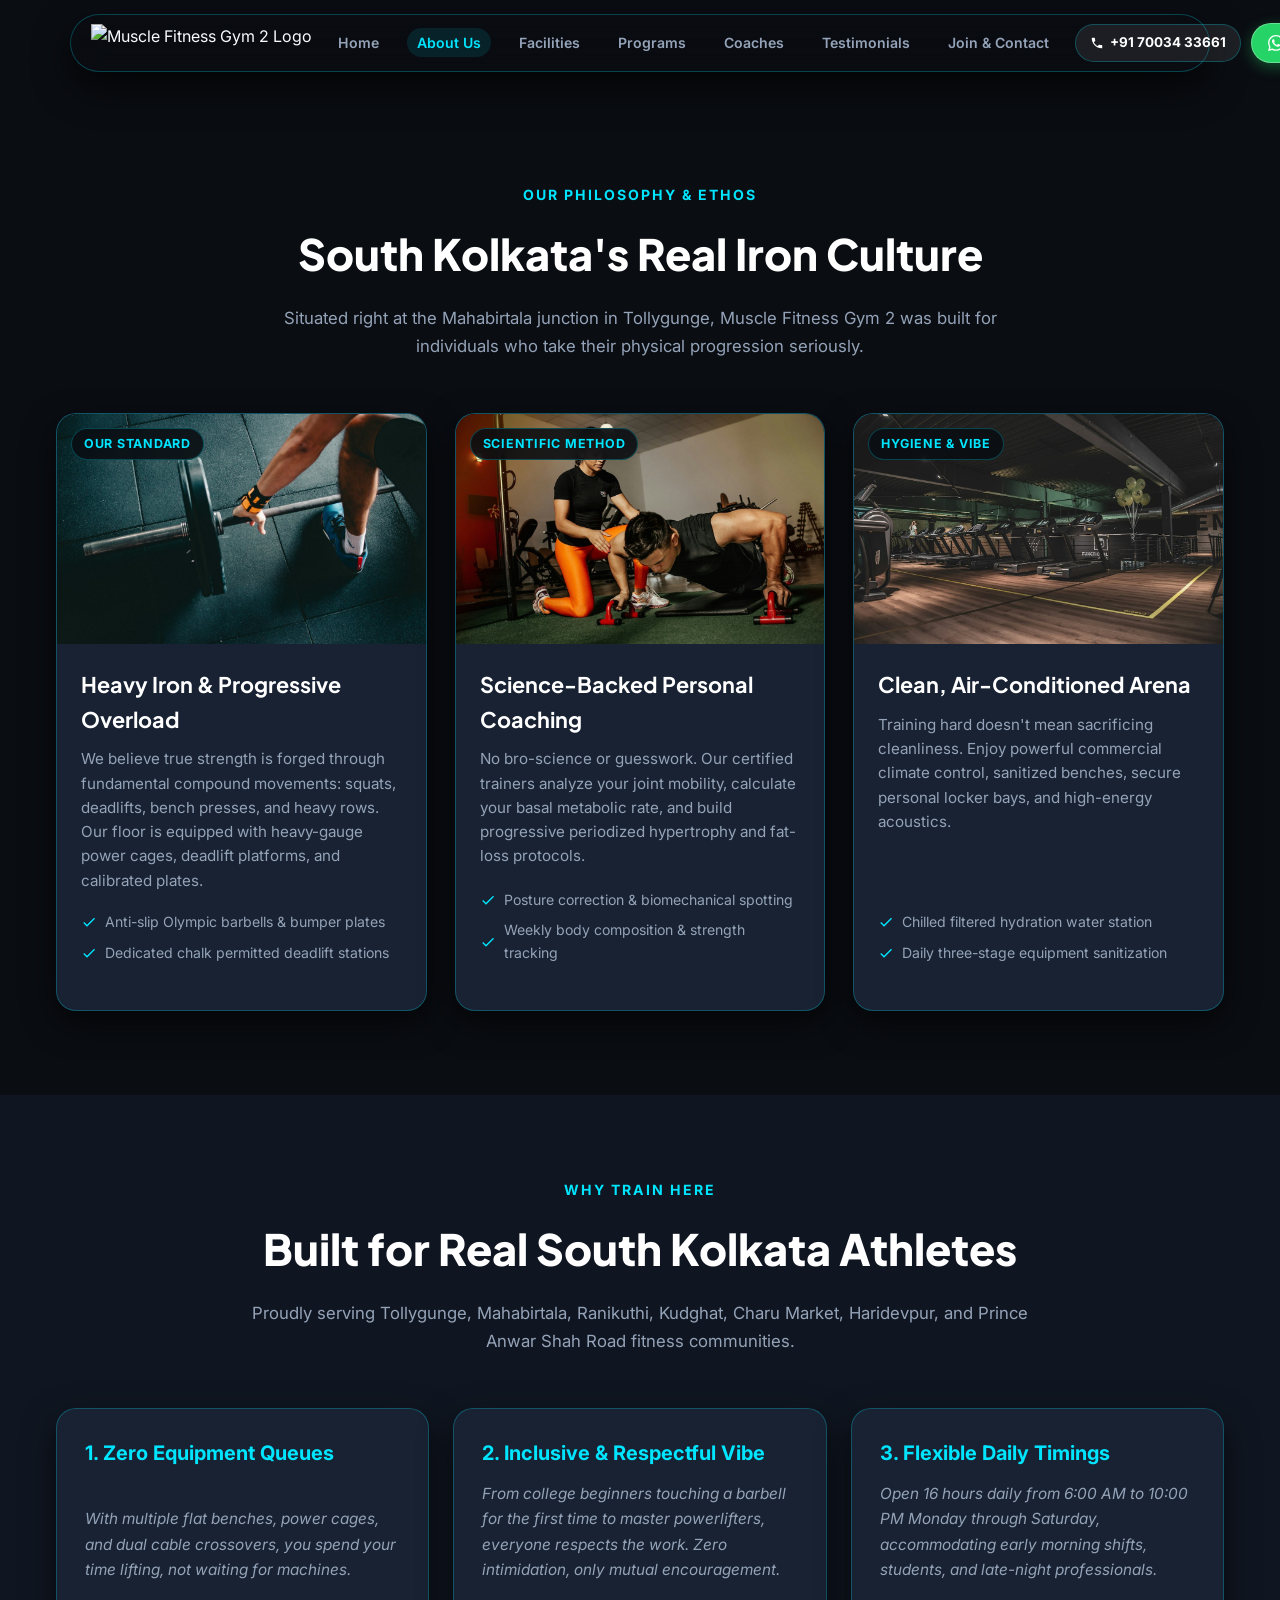
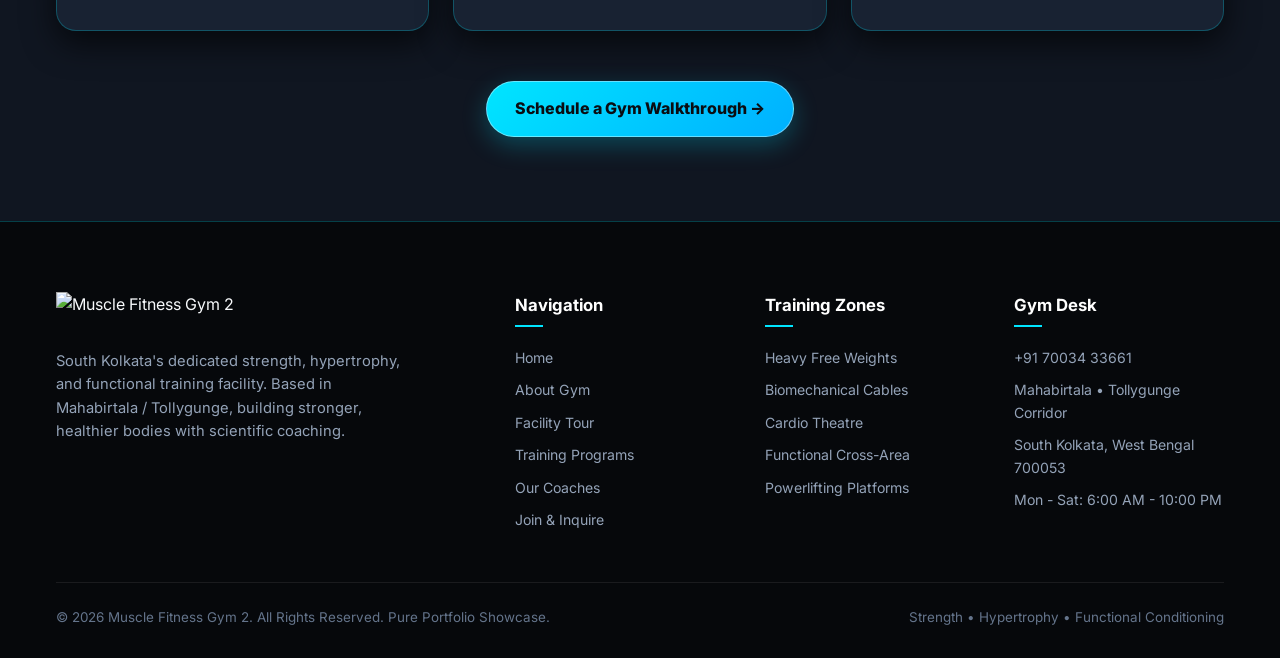
==== about.html @ fc59ad76 "feat: complete high-performance fitness multi-page brand architecture for Muscle Fitness Gym 2" ====
<!DOCTYPE html>
<html lang="en">
<head>
  <meta charset="UTF-8">
  <meta name="viewport" content="width=device-width, initial-scale=1.0">
  <title>About Us | Muscle Fitness Gym 2 Mahabirtala Tollygunge</title>
  <meta name="description" content="Discover Muscle Fitness Gym 2: South Kolkata's premier strength training and bodybuilding gym in Mahabirtala / Tollygunge. Our culture, coaches, and equipment standards.">
  <link rel="icon" type="image/svg+xml" href="assets/images/favicon.svg">
  <link rel="icon" type="image/png" sizes="32x32" href="assets/images/favicon-32x32.png">
  <link rel="apple-touch-icon" href="assets/images/apple-touch-icon.png">
  <link rel="preconnect" href="https://fonts.googleapis.com">
  <link rel="preconnect" href="https://fonts.gstatic.com" crossorigin>
  <link href="https://fonts.googleapis.com/css2?family=Plus+Jakarta+Sans:wght@600;700;800;900&family=Inter:wght@400;500;600;700&display=swap" rel="stylesheet">
  <link rel="stylesheet" href="style.css">
</head>
<body>

  <!-- TheDivine Floating Pill Navbar -->
  <header class="nav-header-wrapper">
    <nav class="the-divine-nav" aria-label="Main Navigation">
      <a href="index.html" class="nav-brand">
        <img src="assets/images/logo.svg" alt="Muscle Fitness Gym 2 Logo">
      </a>
      <ul class="nav-links">
        <li><a href="index.html" class="nav-link">Home</a></li>
        <li><a href="about.html" class="nav-link active">About Us</a></li>
        <li><a href="facilities.html" class="nav-link">Facilities</a></li>
        <li><a href="programs.html" class="nav-link">Programs</a></li>
        <li><a href="trainers.html" class="nav-link">Coaches</a></li>
        <li><a href="reviews.html" class="nav-link">Testimonials</a></li>
        <li><a href="contact.html" class="nav-link">Join &amp; Contact</a></li>
      </ul>
      <div class="nav-actions">
        <a href="tel:+917003433661" class="btn-nav-call" title="Call Muscle Fitness Gym 2">
          <svg width="14" height="14" viewBox="0 0 24 24" fill="currentColor"><path d="M20 15.5c-1.2 0-2.4-.2-3.6-.6-.3-.1-.7 0-1 .2l-2.2 2.2c-2.8-1.4-5.1-3.8-6.6-6.6l2.2-2.2c.3-.3.4-.7.2-1-.4-1.1-.6-2.3-.6-3.5 0-.6-.4-1-1-1H4c-.6 0-1 .4-1 1 0 9.4 7.6 17 17 17 .6 0 1-.4 1-1v-3.5c0-.6-.4-1-1-1z"/></svg>
          +91 70034 33661
        </a>
        <a href="https://wa.me/917003433661?text=Hello%20Muscle%20Fitness%20Gym%202!%20I%20would%20like%20to%20learn%20more%20about%20the%20gym." target="_blank" rel="noopener noreferrer" class="btn-nav-wa" title="WhatsApp Desk">
          <svg class="wa-icon-white" viewBox="0 0 24 24"><path d="M.057 24l1.687-6.163c-1.041-1.804-1.588-3.849-1.587-5.946.003-6.556 5.338-11.891 11.893-11.891 3.181.001 6.167 1.24 8.413 3.488 2.245 2.248 3.481 5.236 3.48 8.414-.003 6.557-5.338 11.892-11.893 11.892-1.99-.001-3.951-.5-5.688-1.448l-6.305 1.654zm6.597-3.807c1.676.995 3.276 1.591 5.392 1.592 5.448 0 9.886-4.434 9.889-9.885.002-5.462-4.415-9.89-9.881-9.892-5.452 0-9.887 4.434-9.889 9.884-.001 2.225.651 3.891 1.746 5.634l-.999 3.648 3.742-.981zm11.387-5.464c-.074-.124-.272-.198-.57-.347-.297-.149-1.758-.868-2.031-.967-.272-.099-.47-.149-.669.149-.198.297-.768.967-.941 1.165-.173.198-.347.223-.644.074-.297-.149-1.255-.462-2.39-1.475-.883-.788-1.48-1.761-1.653-2.059-.173-.297-.018-.458.13-.606.134-.133.297-.347.446-.521.151-.172.2-.296.3-.495.099-.198.05-.372-.025-.521-.075-.148-.669-1.611-.916-2.206-.242-.579-.487-.501-.669-.51l-.57-.01c-.198 0-.52.074-.792.372s-1.04 1.016-1.04 2.479 1.065 2.876 1.213 3.074c.149.198 2.095 3.2 5.076 4.487.709.306 1.263.489 1.694.626.712.226 1.36.194 1.872.118.571-.085 1.758-.719 2.006-1.413.248-.695.248-1.29.173-1.414z"/></svg>
          WhatsApp Desk
        </a>
        <button class="mobile-nav-toggle" aria-label="Toggle navigation">
          <svg width="24" height="24" viewBox="0 0 24 24" stroke="currentColor" stroke-width="2" fill="none"><path d="M4 6h16M4 12h16M4 18h16"/></svg>
        </button>
      </div>
    </nav>
  </header>

  <!-- Mobile Drawer -->
  <div class="mobile-nav-drawer">
    <a href="index.html" class="nav-link">Home</a>
    <a href="about.html" class="nav-link active">About Us</a>
    <a href="facilities.html" class="nav-link">Facilities</a>
    <a href="programs.html" class="nav-link">Programs</a>
    <a href="trainers.html" class="nav-link">Coaches</a>
    <a href="reviews.html" class="nav-link">Testimonials</a>
    <a href="contact.html" class="nav-link">Join &amp; Contact</a>
  </div>

  <main style="padding-top: 100px;">
    <section class="section">
      <div class="container">
        <div class="section-header">
          <span class="section-subtitle">Our Philosophy &amp; Ethos</span>
          <h1 class="section-title">South Kolkata's Real Iron Culture</h1>
          <p class="section-desc">
            Situated right at the Mahabirtala junction in Tollygunge, Muscle Fitness Gym 2 was built for individuals who take their physical progression seriously.
          </p>
        </div>

        <div class="facility-grid">
          <div class="card-luxury">
            <div class="card-img-wrap">
              <img src="assets/images/strength-power-racks.jpg" alt="Hardcore Iron Ethos" loading="lazy">
              <span class="card-badge">Our Standard</span>
            </div>
            <div class="card-body">
              <h3 class="card-title">Heavy Iron &amp; Progressive Overload</h3>
              <p class="card-desc">
                We believe true strength is forged through fundamental compound movements: squats, deadlifts, bench presses, and heavy rows. Our floor is equipped with heavy-gauge power cages, deadlift platforms, and calibrated plates.
              </p>
              <ul class="card-features">
                <li><svg viewBox="0 0 24 24"><path d="M9 16.17L4.83 12l-1.42 1.41L9 19 21 7l-1.41-1.41z"/></svg> Anti-slip Olympic barbells &amp; bumper plates</li>
                <li><svg viewBox="0 0 24 24"><path d="M9 16.17L4.83 12l-1.42 1.41L9 19 21 7l-1.41-1.41z"/></svg> Dedicated chalk permitted deadlift stations</li>
              </ul>
            </div>
          </div>

          <div class="card-luxury">
            <div class="card-img-wrap">
              <img src="assets/images/personal-trainer-guidance.jpg" alt="Scientific Coaching" loading="lazy">
              <span class="card-badge">Scientific Method</span>
            </div>
            <div class="card-body">
              <h3 class="card-title">Science-Backed Personal Coaching</h3>
              <p class="card-desc">
                No bro-science or guesswork. Our certified trainers analyze your joint mobility, calculate your basal metabolic rate, and build progressive periodized hypertrophy and fat-loss protocols.
              </p>
              <ul class="card-features">
                <li><svg viewBox="0 0 24 24"><path d="M9 16.17L4.83 12l-1.42 1.41L9 19 21 7l-1.41-1.41z"/></svg> Posture correction &amp; biomechanical spotting</li>
                <li><svg viewBox="0 0 24 24"><path d="M9 16.17L4.83 12l-1.42 1.41L9 19 21 7l-1.41-1.41z"/></svg> Weekly body composition &amp; strength tracking</li>
              </ul>
            </div>
          </div>

          <div class="card-luxury">
            <div class="card-img-wrap">
              <img src="assets/images/gym-facility-lounge.jpg" alt="Atmosphere and Hygiene" loading="lazy">
              <span class="card-badge">Hygiene &amp; Vibe</span>
            </div>
            <div class="card-body">
              <h3 class="card-title">Clean, Air-Conditioned Arena</h3>
              <p class="card-desc">
                Training hard doesn't mean sacrificing cleanliness. Enjoy powerful commercial climate control, sanitized benches, secure personal locker bays, and high-energy acoustics.
              </p>
              <ul class="card-features">
                <li><svg viewBox="0 0 24 24"><path d="M9 16.17L4.83 12l-1.42 1.41L9 19 21 7l-1.41-1.41z"/></svg> Chilled filtered hydration water station</li>
                <li><svg viewBox="0 0 24 24"><path d="M9 16.17L4.83 12l-1.42 1.41L9 19 21 7l-1.41-1.41z"/></svg> Daily three-stage equipment sanitization</li>
              </ul>
            </div>
          </div>
        </div>
      </div>
    </section>

    <!-- Core Pillars Section -->
    <section class="section section-alt">
      <div class="container">
        <div class="section-header">
          <span class="section-subtitle">Why Train Here</span>
          <h2 class="section-title">Built for Real South Kolkata Athletes</h2>
          <p class="section-desc">
            Proudly serving Tollygunge, Mahabirtala, Ranikuthi, Kudghat, Charu Market, Haridevpur, and Prince Anwar Shah Road fitness communities.
          </p>
        </div>

        <div class="reviews-grid">
          <div class="review-card">
            <h3 style="font-size: 1.25rem; font-weight: 700; margin-bottom: 12px; color: var(--accent-cyan);">
              1. Zero Equipment Queues
            </h3>
            <p class="review-text">
              With multiple flat benches, power cages, and dual cable crossovers, you spend your time lifting, not waiting for machines.
            </p>
          </div>

          <div class="review-card">
            <h3 style="font-size: 1.25rem; font-weight: 700; margin-bottom: 12px; color: var(--accent-cyan);">
              2. Inclusive &amp; Respectful Vibe
            </h3>
            <p class="review-text">
              From college beginners touching a barbell for the first time to master powerlifters, everyone respects the work. Zero intimidation, only mutual encouragement.
            </p>
          </div>

          <div class="review-card">
            <h3 style="font-size: 1.25rem; font-weight: 700; margin-bottom: 12px; color: var(--accent-cyan);">
              3. Flexible Daily Timings
            </h3>
            <p class="review-text">
              Open 16 hours daily from 6:00 AM to 10:00 PM Monday through Saturday, accommodating early morning shifts, students, and late-night professionals.
            </p>
          </div>
        </div>

        <div style="text-align: center; margin-top: 50px;">
          <a href="contact.html" class="btn-primary" style="display: inline-flex;">Schedule a Gym Walkthrough &rarr;</a>
        </div>
      </div>
    </section>
  </main>

  <!-- Footer -->
  <footer class="site-footer">
    <div class="container">
      <div class="footer-grid">
        <div class="footer-brand">
          <img src="assets/images/logo.svg" alt="Muscle Fitness Gym 2" style="height: 42px;">
          <p>
            South Kolkata's dedicated strength, hypertrophy, and functional training facility. Based in Mahabirtala / Tollygunge, building stronger, healthier bodies with scientific coaching.
          </p>
        </div>
        <div class="footer-col">
          <h4>Navigation</h4>
          <ul>
            <li><a href="index.html">Home</a></li>
            <li><a href="about.html">About Gym</a></li>
            <li><a href="facilities.html">Facility Tour</a></li>
            <li><a href="programs.html">Training Programs</a></li>
            <li><a href="trainers.html">Our Coaches</a></li>
            <li><a href="contact.html">Join &amp; Inquire</a></li>
          </ul>
        </div>
        <div class="footer-col">
          <h4>Training Zones</h4>
          <ul>
            <li><a href="facilities.html">Heavy Free Weights</a></li>
            <li><a href="facilities.html">Biomechanical Cables</a></li>
            <li><a href="facilities.html">Cardio Theatre</a></li>
            <li><a href="facilities.html">Functional Cross-Area</a></li>
            <li><a href="facilities.html">Powerlifting Platforms</a></li>
          </ul>
        </div>
        <div class="footer-col">
          <h4>Gym Desk</h4>
          <ul>
            <li><a href="tel:+917003433661">+91 70034 33661</a></li>
            <li>Mahabirtala &bull; Tollygunge Corridor</li>
            <li>South Kolkata, West Bengal 700053</li>
            <li>Mon - Sat: 6:00 AM - 10:00 PM</li>
          </ul>
        </div>
      </div>

      <div class="footer-bottom">
        <p>&copy; 2026 Muscle Fitness Gym 2. All Rights Reserved. Pure Portfolio Showcase.</p>
        <p>Strength &bull; Hypertrophy &bull; Functional Conditioning</p>
      </div>
    </div>
  </footer>

  <script src="main.js"></script>
</body>
</html>
---- style.css ----
/* ==========================================================================
   Muscle Fitness Gym 2 — Elite Strength & Conditioning Stylesheet
   Palette: Electric Volt Cyan (#00E5FF), Neon Lime (#76FF03), Dark Graphite (#0E131B, #161F2E), Pure Obsidian (#0A0D12)
   Strictly Zero Horizontal Mobile Overflow (360px, 375px, 390px)
   ========================================================================== */

:root {
  --bg-primary: #0A0D12;
  --bg-surface: #101621;
  --bg-surface-elevated: #182232;
  --accent-cyan: #00E5FF;
  --accent-cyan-glow: rgba(0, 229, 255, 0.35);
  --accent-lime: #76FF03;
  --accent-lime-glow: rgba(118, 255, 3, 0.35);
  --text-primary: #F8FAFC;
  --text-secondary: #94A3B8;
  --text-muted: #64748B;
  --border-cyan: rgba(0, 229, 255, 0.25);
  --border-cyan-strong: rgba(0, 229, 255, 0.6);
  --border-subtle: rgba(248, 250, 252, 0.08);
  --font-heading: 'Plus Jakarta Sans', -apple-system, sans-serif;
  --font-body: 'Inter', -apple-system, sans-serif;
  --shadow-card: 0 12px 32px rgba(0, 0, 0, 0.65);
  --shadow-cyan: 0 8px 24px rgba(0, 229, 255, 0.25);
  --radius-sm: 8px;
  --radius-md: 14px;
  --radius-lg: 20px;
  --radius-full: 9999px;
  --transition: all 0.3s cubic-bezier(0.16, 1, 0.3, 1);
}

*, *::before, *::after {
  box-sizing: border-box;
  margin: 0;
  padding: 0;
}

html {
  font-size: 16px;
  scroll-behavior: smooth;
  -webkit-text-size-adjust: 100%;
}

body {
  background-color: var(--bg-primary);
  color: var(--text-primary);
  font-family: var(--font-body);
  line-height: 1.6;
  overflow-x: hidden;
  position: relative;
  min-height: 100vh;
}

img, video {
  max-width: 100%;
  height: auto;
  display: block;
}

a {
  color: inherit;
  text-decoration: none;
  transition: var(--transition);
}

ul {
  list-style: none;
}

/* =========================================
   TheDivine Floating Pill Navbar
   ========================================= */
.nav-header-wrapper {
  position: fixed;
  top: 14px;
  left: 0;
  width: 100%;
  display: flex;
  justify-content: center;
  z-index: 1000;
  pointer-events: none;
  padding: 0 14px;
}

.the-divine-nav {
  pointer-events: auto;
  display: flex;
  align-items: center;
  justify-content: space-between;
  gap: 16px;
  width: 100%;
  max-width: 1140px;
  background: rgba(10, 13, 18, 0.84);
  backdrop-filter: blur(16px);
  -webkit-backdrop-filter: blur(16px);
  border: 1px solid var(--border-cyan);
  border-radius: var(--radius-full);
  padding: 8px 20px;
  box-shadow: 0 16px 36px rgba(0, 0, 0, 0.7);
}

.nav-brand {
  display: flex;
  align-items: center;
  flex-shrink: 0;
}

.nav-brand img {
  height: 38px;
  width: auto;
}

.nav-links {
  display: flex;
  align-items: center;
  gap: 18px;
  white-space: nowrap;
}

.nav-link {
  font-size: 0.88rem;
  font-weight: 600;
  color: var(--text-secondary);
  padding: 6px 10px;
  border-radius: var(--radius-full);
  transition: var(--transition);
}

.nav-link:hover, .nav-link.active {
  color: var(--accent-cyan);
  background: rgba(0, 229, 255, 0.1);
}

.nav-actions {
  display: flex;
  align-items: center;
  gap: 10px;
  flex-shrink: 0;
}

.btn-nav-call {
  display: inline-flex;
  align-items: center;
  gap: 6px;
  font-size: 0.84rem;
  font-weight: 700;
  color: #FFFFFF;
  background: rgba(255, 255, 255, 0.08);
  border: 1px solid var(--border-cyan);
  padding: 7px 14px;
  border-radius: var(--radius-full);
}

.btn-nav-call:hover {
  background: rgba(0, 229, 255, 0.2);
  color: var(--accent-cyan);
}

.btn-nav-wa {
  display: inline-flex;
  align-items: center;
  gap: 8px;
  font-size: 0.84rem;
  font-weight: 700;
  color: #FFFFFF;
  background: #25D366;
  border: 1px solid rgba(255, 255, 255, 0.3);
  padding: 8px 16px;
  border-radius: var(--radius-full);
  box-shadow: 0 4px 14px rgba(37, 211, 102, 0.35);
}

.btn-nav-wa:hover {
  background: #20bd5a;
  transform: translateY(-1px);
}

.wa-icon-white {
  width: 16px;
  height: 16px;
  fill: #FFFFFF;
}

.mobile-nav-toggle {
  display: none;
  background: transparent;
  border: none;
  color: #FFFFFF;
  cursor: pointer;
  padding: 6px;
}

.mobile-nav-drawer {
  display: none;
  position: fixed;
  top: 76px;
  left: 14px;
  right: 14px;
  background: rgba(16, 22, 33, 0.96);
  backdrop-filter: blur(20px);
  border: 1px solid var(--border-cyan);
  border-radius: var(--radius-lg);
  padding: 20px;
  flex-direction: column;
  gap: 12px;
  z-index: 999;
  box-shadow: 0 20px 40px rgba(0, 0, 0, 0.85);
}

.mobile-nav-drawer.open {
  display: flex;
}

.mobile-nav-drawer .nav-link {
  font-size: 1rem;
  padding: 10px 14px;
  text-align: center;
}

/* =========================================
   Hero Section & 16:9 Video
   ========================================= */
.hero-section {
  position: relative;
  min-height: 85vh;
  display: flex;
  align-items: center;
  justify-content: center;
  padding: 120px 20px 70px;
  overflow: hidden;
  text-align: center;
}

.hero-video-wrapper {
  position: absolute;
  top: 0;
  left: 0;
  width: 100%;
  height: 100%;
  overflow: hidden;
  z-index: 0;
}

.hero-video {
  width: 100%;
  height: 100%;
  object-fit: cover;
  object-position: center;
}

.hero-overlay {
  position: absolute;
  top: 0;
  left: 0;
  width: 100%;
  height: 100%;
  background: linear-gradient(
    180deg,
    rgba(10, 13, 18, 0.72) 0%,
    rgba(10, 13, 18, 0.9) 60%,
    rgba(10, 13, 18, 0.98) 100%
  );
  z-index: 1;
}

.hero-content {
  position: relative;
  z-index: 2;
  max-width: 920px;
  margin: 0 auto;
}

.hero-badge {
  display: inline-flex;
  align-items: center;
  gap: 8px;
  background: rgba(0, 229, 255, 0.12);
  border: 1px solid var(--border-cyan);
  color: var(--accent-cyan);
  font-size: 0.85rem;
  font-weight: 700;
  text-transform: uppercase;
  letter-spacing: 0.12em;
  padding: 6px 16px;
  border-radius: var(--radius-full);
  margin-bottom: 24px;
}

.hero-title {
  font-family: var(--font-heading);
  font-size: clamp(2rem, 5vw, 3.8rem);
  font-weight: 900;
  line-height: 1.15;
  color: #FFFFFF;
  margin-bottom: 20px;
}

.typewriter-text {
  background: linear-gradient(135deg, #00E5FF 0%, #76FF03 100%);
  -webkit-background-clip: text;
  -webkit-text-fill-color: transparent;
  display: inline-block;
  min-height: 1.2em;
  border-right: 2px solid var(--accent-cyan);
  padding-right: 4px;
  animation: blink 0.8s infinite;
}

@keyframes blink {
  0%, 100% { border-color: var(--accent-cyan); }
  50% { border-color: transparent; }
}

.hero-subtitle {
  font-size: clamp(1rem, 2vw, 1.25rem);
  color: var(--text-secondary);
  line-height: 1.6;
  max-width: 760px;
  margin: 0 auto 34px;
}

.hero-ctas {
  display: flex;
  align-items: center;
  justify-content: center;
  gap: 16px;
  flex-wrap: wrap;
  margin-bottom: 48px;
}

.btn-primary {
  display: inline-flex;
  align-items: center;
  gap: 10px;
  background: linear-gradient(135deg, #00E5FF 0%, #00B0FF 100%);
  border: 1px solid rgba(255, 255, 255, 0.4);
  color: #0A0D12;
  font-weight: 800;
  font-size: 1rem;
  padding: 14px 28px;
  border-radius: var(--radius-full);
  box-shadow: var(--shadow-cyan);
}

.btn-primary:hover {
  background: linear-gradient(135deg, #76FF03 0%, #00E5FF 100%);
  transform: translateY(-2px);
}

.btn-secondary {
  display: inline-flex;
  align-items: center;
  gap: 10px;
  background: rgba(255, 255, 255, 0.06);
  border: 1px solid var(--border-cyan);
  color: var(--accent-cyan);
  font-weight: 700;
  font-size: 1rem;
  padding: 14px 26px;
  border-radius: var(--radius-full);
}

.btn-secondary:hover {
  background: rgba(0, 229, 255, 0.15);
  color: #FFFFFF;
  transform: translateY(-2px);
}

.hero-telemetry {
  display: grid;
  grid-template-columns: repeat(4, 1fr);
  gap: 20px;
  background: rgba(16, 22, 33, 0.85);
  backdrop-filter: blur(12px);
  border: 1px solid var(--border-cyan);
  border-radius: var(--radius-lg);
  padding: 24px 28px;
  max-width: 900px;
  margin: 0 auto;
}

.telemetry-item {
  display: flex;
  flex-direction: column;
  gap: 4px;
}

.telemetry-val {
  font-family: var(--font-heading);
  font-size: 2.1rem;
  font-weight: 900;
  color: var(--accent-cyan);
}

.telemetry-label {
  font-size: 0.82rem;
  color: var(--text-secondary);
  font-weight: 600;
  text-transform: uppercase;
  letter-spacing: 0.05em;
}

/* =========================================
   Standard Sections & Typography
   ========================================= */
.section {
  padding: 84px 20px;
  position: relative;
}

.section-alt {
  background-color: var(--bg-surface);
}

.container {
  max-width: 1200px;
  margin: 0 auto;
  padding: 0 16px;
}

.section-header {
  text-align: center;
  max-width: 800px;
  margin: 0 auto 52px;
}

.section-subtitle {
  color: var(--accent-cyan);
  font-size: 0.88rem;
  font-weight: 700;
  text-transform: uppercase;
  letter-spacing: 0.14em;
  margin-bottom: 12px;
  display: block;
}

.section-title {
  font-family: var(--font-heading);
  font-size: clamp(1.8rem, 3.5vw, 2.7rem);
  font-weight: 800;
  color: #FFFFFF;
  margin-bottom: 16px;
}

.section-desc {
  font-size: 1.05rem;
  color: var(--text-secondary);
  line-height: 1.7;
}

/* =========================================
   Facilities & Training Cards Grid
   ========================================= */
.facility-grid {
  display: grid;
  grid-template-columns: repeat(auto-fit, minmax(320px, 1fr));
  gap: 28px;
}

.card-luxury {
  background: var(--bg-surface-elevated);
  border: 1px solid var(--border-cyan);
  border-radius: var(--radius-lg);
  overflow: hidden;
  box-shadow: var(--shadow-card);
  transition: var(--transition);
  display: flex;
  flex-direction: column;
}

.card-luxury:hover {
  transform: translateY(-4px);
  border-color: var(--accent-cyan);
  box-shadow: var(--shadow-cyan);
}

.card-img-wrap {
  position: relative;
  width: 100%;
  aspect-ratio: 16 / 10;
  overflow: hidden;
}

.card-img-wrap img {
  width: 100%;
  height: 100%;
  object-fit: cover;
  transition: transform 0.5s ease;
}

.card-luxury:hover .card-img-wrap img {
  transform: scale(1.05);
}

.card-badge {
  position: absolute;
  top: 14px;
  left: 14px;
  background: rgba(10, 13, 18, 0.88);
  backdrop-filter: blur(8px);
  border: 1px solid var(--border-cyan);
  color: var(--accent-cyan);
  font-size: 0.78rem;
  font-weight: 700;
  padding: 5px 12px;
  border-radius: var(--radius-full);
  text-transform: uppercase;
  letter-spacing: 0.06em;
}

.card-body {
  padding: 24px;
  display: flex;
  flex-direction: column;
  flex-grow: 1;
}

.card-title {
  font-family: var(--font-heading);
  font-size: 1.35rem;
  font-weight: 700;
  color: #FFFFFF;
  margin-bottom: 10px;
}

.card-desc {
  color: var(--text-secondary);
  font-size: 0.95rem;
  line-height: 1.6;
  margin-bottom: 18px;
  flex-grow: 1;
}

.card-features {
  display: flex;
  flex-direction: column;
  gap: 8px;
  margin-bottom: 22px;
}

.card-features li {
  font-size: 0.88rem;
  color: var(--text-secondary);
  display: flex;
  align-items: center;
  gap: 8px;
}

.card-features svg {
  width: 16px;
  height: 16px;
  fill: var(--accent-cyan);
  flex-shrink: 0;
}

.card-cta {
  display: inline-flex;
  align-items: center;
  gap: 6px;
  color: var(--accent-cyan);
  font-size: 0.92rem;
  font-weight: 700;
  border-top: 1px solid var(--border-subtle);
  padding-top: 16px;
}

.card-cta:hover {
  color: #FFFFFF;
  gap: 10px;
}

/* =========================================
   Interactive Goal & Training Intake Widget
   ========================================= */
.estimator-widget {
  background: var(--bg-surface-elevated);
  border: 1px solid var(--border-cyan);
  border-radius: var(--radius-lg);
  padding: clamp(20px, 4vw, 40px);
  box-shadow: var(--shadow-card);
  max-width: 960px;
  margin: 0 auto;
}

.estimator-grid {
  display: grid;
  grid-template-columns: repeat(auto-fit, minmax(240px, 1fr));
  gap: 20px;
  margin-bottom: 28px;
}

.form-group label {
  display: block;
  font-size: 0.86rem;
  font-weight: 600;
  color: var(--accent-cyan);
  margin-bottom: 8px;
  text-transform: uppercase;
  letter-spacing: 0.06em;
}

.form-select, .form-input, .form-textarea {
  width: 100%;
  padding: 12px 16px;
  background: var(--bg-primary);
  border: 1px solid var(--border-subtle);
  border-radius: var(--radius-md);
  color: #FFFFFF;
  font-family: inherit;
  font-size: 0.95rem;
  outline: none;
  transition: var(--transition);
}

.form-select:focus, .form-input:focus, .form-textarea:focus {
  border-color: var(--accent-cyan);
  box-shadow: 0 0 0 3px rgba(0, 229, 255, 0.2);
}

.form-select option {
  background-color: var(--bg-primary);
  color: #FFFFFF;
}

.estimator-output {
  background: rgba(10, 13, 18, 0.9);
  border: 1px dashed var(--border-cyan);
  border-radius: var(--radius-md);
  padding: 22px;
  display: flex;
  align-items: center;
  justify-content: space-between;
  gap: 20px;
  flex-wrap: wrap;
}

.est-specs {
  display: flex;
  flex-direction: column;
  gap: 4px;
}

.est-badge {
  color: var(--accent-lime);
  font-size: 0.8rem;
  font-weight: 700;
  text-transform: uppercase;
  letter-spacing: 0.08em;
}

.est-title {
  font-size: 1.25rem;
  font-weight: 700;
  color: #FFFFFF;
}

.est-timeline {
  color: var(--text-secondary);
  font-size: 0.9rem;
}

/* =========================================
   Reviews & Testimonials Grid
   ========================================= */
.reviews-grid {
  display: grid;
  grid-template-columns: repeat(auto-fit, minmax(300px, 1fr));
  gap: 24px;
}

.review-card {
  background: var(--bg-surface-elevated);
  border: 1px solid var(--border-cyan);
  border-radius: var(--radius-lg);
  padding: 28px;
  display: flex;
  flex-direction: column;
  justify-content: space-between;
  box-shadow: var(--shadow-card);
}

.review-stars {
  color: var(--accent-lime);
  font-size: 1.15rem;
  margin-bottom: 14px;
  letter-spacing: 2px;
}

.review-text {
  font-size: 0.96rem;
  color: var(--text-secondary);
  line-height: 1.65;
  margin-bottom: 20px;
  font-style: italic;
}

.review-author {
  display: flex;
  align-items: center;
  gap: 14px;
  border-top: 1px solid var(--border-subtle);
  padding-top: 16px;
}

.author-avatar {
  width: 44px;
  height: 44px;
  border-radius: 50%;
  background: var(--bg-primary);
  border: 1px solid var(--border-cyan);
  display: flex;
  align-items: center;
  justify-content: center;
  font-weight: 800;
  color: var(--accent-cyan);
  font-size: 0.95rem;
  flex-shrink: 0;
}

.author-meta h4 {
  font-size: 0.98rem;
  color: #FFFFFF;
  margin-bottom: 2px;
}

.author-meta span {
  font-size: 0.82rem;
  color: var(--accent-cyan);
}

/* =========================================
   Contact Grid & Layout
   ========================================= */
.contact-grid {
  display: grid;
  grid-template-columns: repeat(auto-fit, minmax(280px, 1fr));
  gap: 30px;
}

.contact-info-panel {
  background: var(--bg-surface-elevated);
  border: 1px solid var(--border-cyan);
  border-radius: var(--radius-lg);
  padding: 30px;
}

.contact-detail-row {
  display: flex;
  gap: 16px;
  margin-bottom: 24px;
}

.contact-icon {
  width: 44px;
  height: 44px;
  border-radius: 50%;
  background: var(--bg-primary);
  border: 1px solid var(--border-cyan);
  display: flex;
  align-items: center;
  justify-content: center;
  flex-shrink: 0;
  color: var(--accent-cyan);
}

.contact-detail-text h4 {
  font-size: 1rem;
  color: #FFFFFF;
  margin-bottom: 4px;
}

.contact-detail-text p, .contact-detail-text a {
  color: var(--text-secondary);
  font-size: 0.92rem;
  line-height: 1.5;
}

.map-frame-wrapper {
  margin-top: 24px;
  border-radius: var(--radius-md);
  overflow: hidden;
  border: 1px solid var(--border-subtle);
  height: 220px;
}

.map-frame-wrapper iframe {
  width: 100%;
  height: 100%;
  border: none;
}

/* =========================================
   Footer
   ========================================= */
.site-footer {
  background: #06080B;
  border-top: 1px solid var(--border-cyan);
  padding: 70px 20px 30px;
}

.footer-grid {
  display: grid;
  grid-template-columns: 2fr 1fr 1fr 1fr;
  gap: 40px;
  margin-bottom: 50px;
}

.footer-brand p {
  color: var(--text-secondary);
  font-size: 0.92rem;
  line-height: 1.6;
  margin-top: 16px;
  max-width: 360px;
}

.footer-col h4 {
  font-size: 1.05rem;
  color: #FFFFFF;
  margin-bottom: 20px;
  position: relative;
  padding-bottom: 8px;
}

.footer-col h4::after {
  content: '';
  position: absolute;
  bottom: 0;
  left: 0;
  width: 28px;
  height: 2px;
  background: var(--accent-cyan);
}

.footer-col ul {
  display: flex;
  flex-direction: column;
  gap: 10px;
}

.footer-col li, .footer-col a {
  font-size: 0.88rem;
  color: var(--text-secondary);
}

.footer-col a:hover {
  color: var(--accent-cyan);
  transform: translateX(3px);
}

.footer-bottom {
  border-top: 1px solid var(--border-subtle);
  padding-top: 24px;
  display: flex;
  align-items: center;
  justify-content: space-between;
  flex-wrap: wrap;
  gap: 16px;
  font-size: 0.84rem;
  color: var(--text-muted);
}

/* =========================================
   Strict Responsive Fixes for 360px, 375px, 390px
   ========================================= */
@media (max-width: 991px) {
  .nav-links, .nav-actions .btn-nav-call {
    display: none;
  }
  .mobile-nav-toggle {
    display: block;
  }
  .hero-telemetry {
    grid-template-columns: repeat(2, 1fr);
    gap: 16px;
  }
  .footer-grid {
    grid-template-columns: 1fr 1fr;
  }
}

@media (max-width: 640px) {
  .the-divine-nav {
    padding: 6px 14px;
  }
  .nav-brand img {
    height: 30px;
  }
  .btn-nav-wa {
    font-size: 0.78rem;
    padding: 6px 12px;
  }
  .hero-section {
    padding: 100px 14px 60px;
  }
  .hero-telemetry {
    grid-template-columns: repeat(2, 1fr);
    padding: 16px 12px;
  }
  .section {
    padding: 60px 12px;
  }
  .facility-grid, .reviews-grid, .contact-grid {
    grid-template-columns: 100%;
  }
  .contact-info-panel {
    padding: 20px 12px;
    box-sizing: border-box;
    width: 100%;
    max-width: 100%;
  }
  .estimator-widget {
    padding: 16px 10px;
    width: 100%;
    max-width: 100%;
    box-sizing: border-box;
  }
  .estimator-grid {
    grid-template-columns: 100%;
    gap: 14px;
  }
  .estimator-output {
    flex-direction: column;
    align-items: stretch;
    padding: 14px 10px;
    width: 100%;
    max-width: 100%;
    box-sizing: border-box;
  }
  .est-specs {
    min-width: 0;
    width: 100%;
    max-width: 100%;
    box-sizing: border-box;
    word-break: break-word;
    overflow-wrap: break-word;
  }
  .est-title {
    font-size: 1.1rem;
    word-break: break-word;
    overflow-wrap: break-word;
  }
  .est-timeline {
    font-size: 0.85rem;
    word-break: break-word;
    overflow-wrap: break-word;
  }
  #estWaBtn {
    width: 100%;
    max-width: 100%;
    box-sizing: border-box;
    text-align: center;
    justify-content: center;
    white-space: normal;
  }
  .footer-grid {
    grid-template-columns: 1fr;
    gap: 30px;
  }
  .footer-bottom {
    flex-direction: column;
    text-align: center;
  }
}
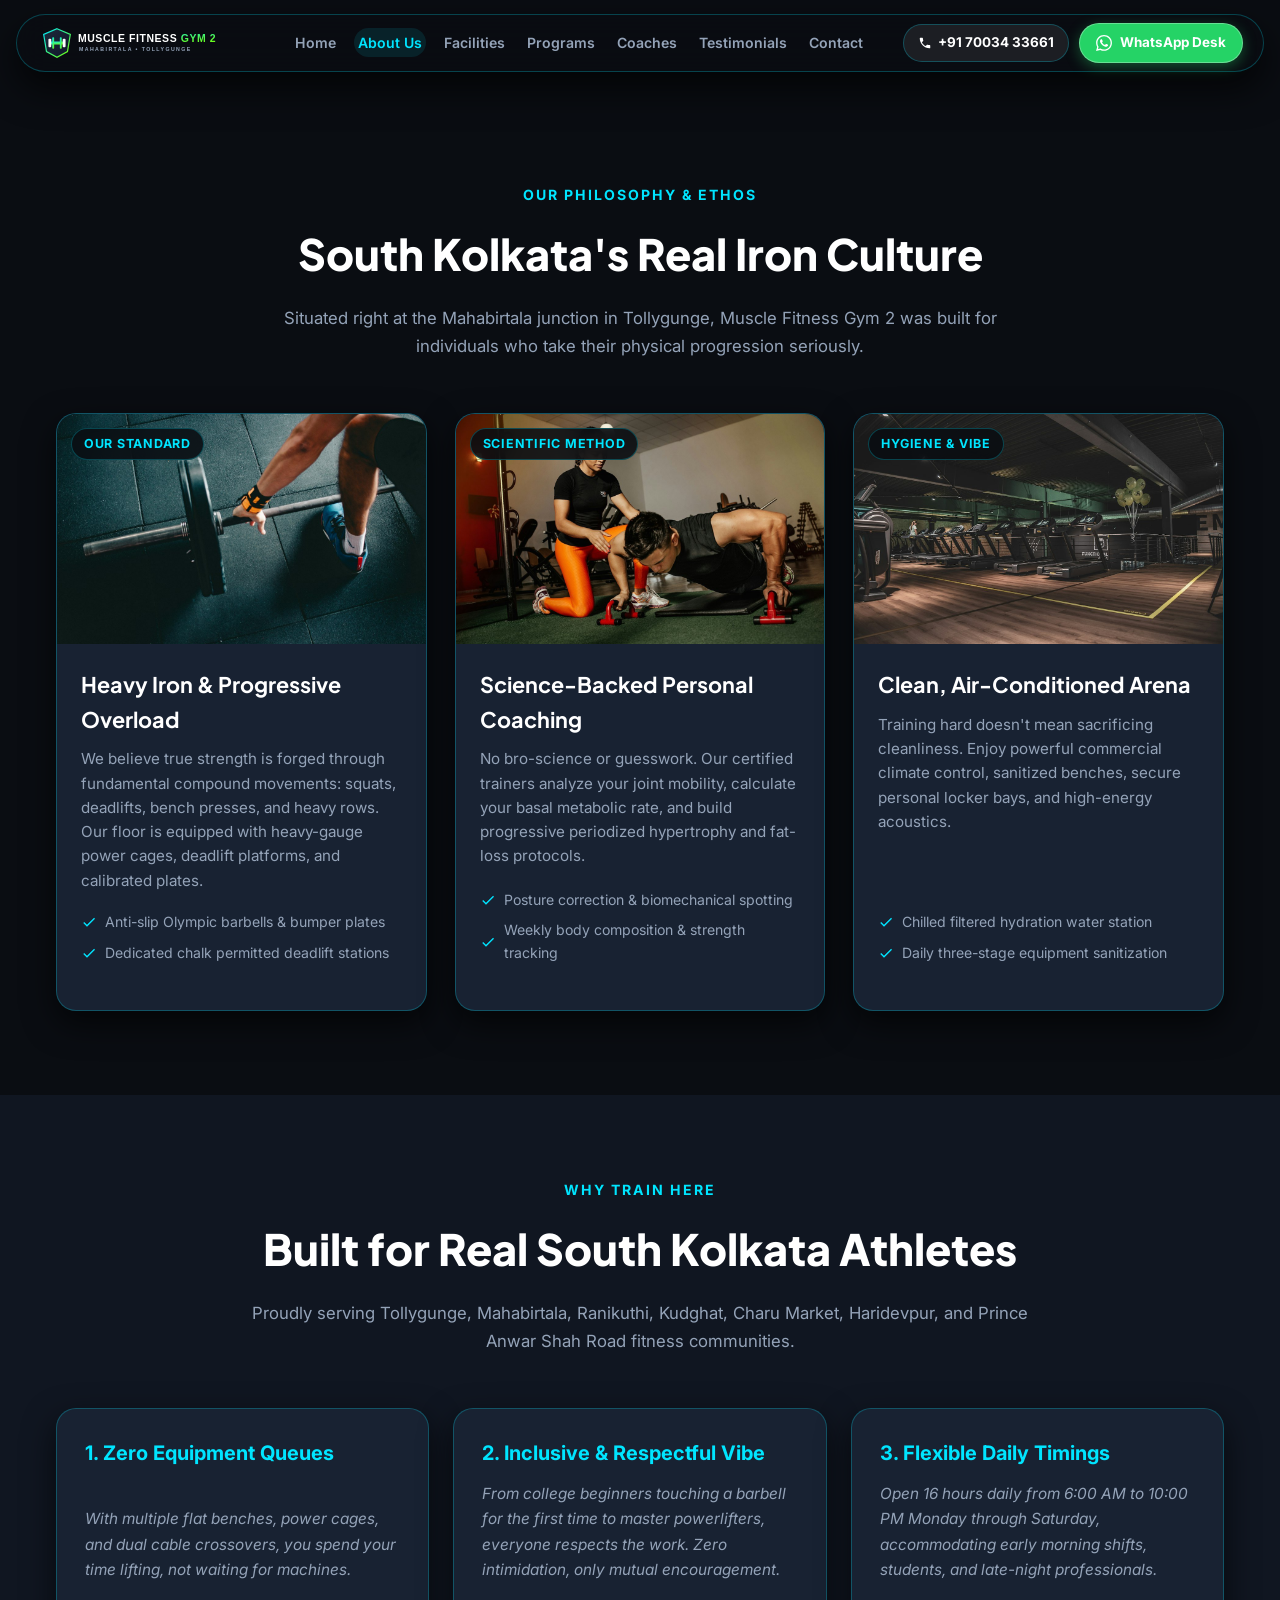
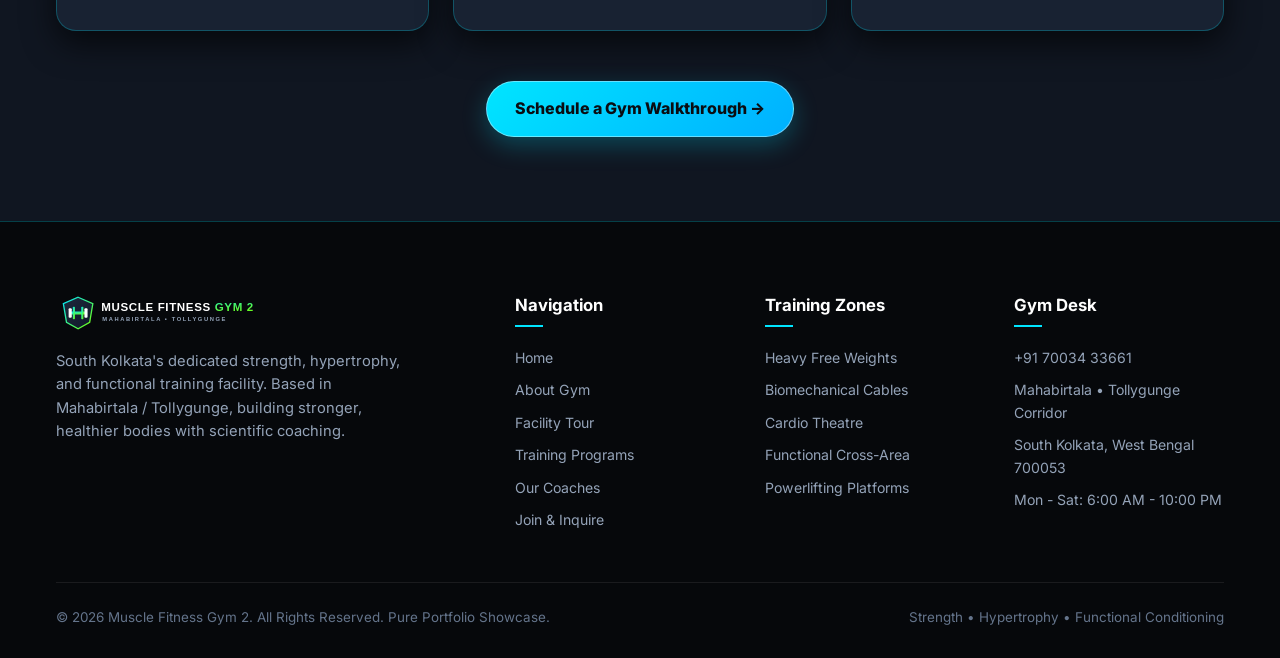
==== commit cf662eee: "Fix navbar single-line tabs and logo SVG XML format" ====
--- a/about.html
+++ b/about.html
@@ -28,7 +28,7 @@
         <li><a href="programs.html" class="nav-link">Programs</a></li>
         <li><a href="trainers.html" class="nav-link">Coaches</a></li>
         <li><a href="reviews.html" class="nav-link">Testimonials</a></li>
-        <li><a href="contact.html" class="nav-link">Join &amp; Contact</a></li>
+        <li><a href="contact.html" class="nav-link">Contact</a></li>
       </ul>
       <div class="nav-actions">
         <a href="tel:+917003433661" class="btn-nav-call" title="Call Muscle Fitness Gym 2">
@@ -54,7 +54,7 @@
     <a href="programs.html" class="nav-link">Programs</a>
     <a href="trainers.html" class="nav-link">Coaches</a>
     <a href="reviews.html" class="nav-link">Testimonials</a>
-    <a href="contact.html" class="nav-link">Join &amp; Contact</a>
+    <a href="contact.html" class="nav-link">Contact</a>
   </div>
 
   <main style="padding-top: 100px;">
--- a/style.css
+++ b/style.css
@@ -961,3 +961,62 @@
     text-align: center;
   }
 }
+
+/* Anti-Wrapping & Pill Optimization Standard */
+.nav-link, .nav-links a {
+  white-space: nowrap !important;
+  font-size: 0.88rem !important;
+  padding: 6px 4px !important;
+}
+.nav-links {
+  gap: 14px !important;
+  flex-wrap: nowrap !important;
+}
+.the-divine-nav {
+  max-width: 1240px !important;
+  gap: 12px !important;
+}
+.btn-nav-call, .btn-nav-wa {
+  white-space: nowrap !important;
+  flex-shrink: 0 !important;
+}
+
+/* ABSOLUTE NO-WRAP & FLOATING PILL STANDARDS */
+.nav-header-wrapper, .nav-pill-wrapper {
+  padding: 0 16px !important;
+}
+.the-divine-nav, .nav-pill, .header-inner {
+  max-width: 1300px !important;
+  width: 100% !important;
+  gap: 14px !important;
+  box-sizing: border-box !important;
+}
+.nav-brand, .brand {
+  flex-shrink: 0 !important;
+}
+.nav-brand img, .brand img {
+  object-fit: contain !important;
+}
+.nav-links {
+  gap: 14px !important;
+  flex-shrink: 1 !important;
+  list-style: none !important;
+}
+.nav-link, .nav-links a, .nav-links li a {
+  white-space: nowrap !important;
+  font-size: 0.88rem !important;
+  word-break: keep-all !important;
+}
+.nav-actions, .nav-action {
+  flex-shrink: 0 !important;
+  display: flex !important;
+  align-items: center !important;
+  gap: 10px !important;
+}
+.btn-nav-call, .btn-nav-wa, .nav-btn, .btn-cta-pill {
+  white-space: nowrap !important;
+  flex-shrink: 0 !important;
+  display: inline-flex !important;
+  align-items: center !important;
+  word-break: keep-all !important;
+}
